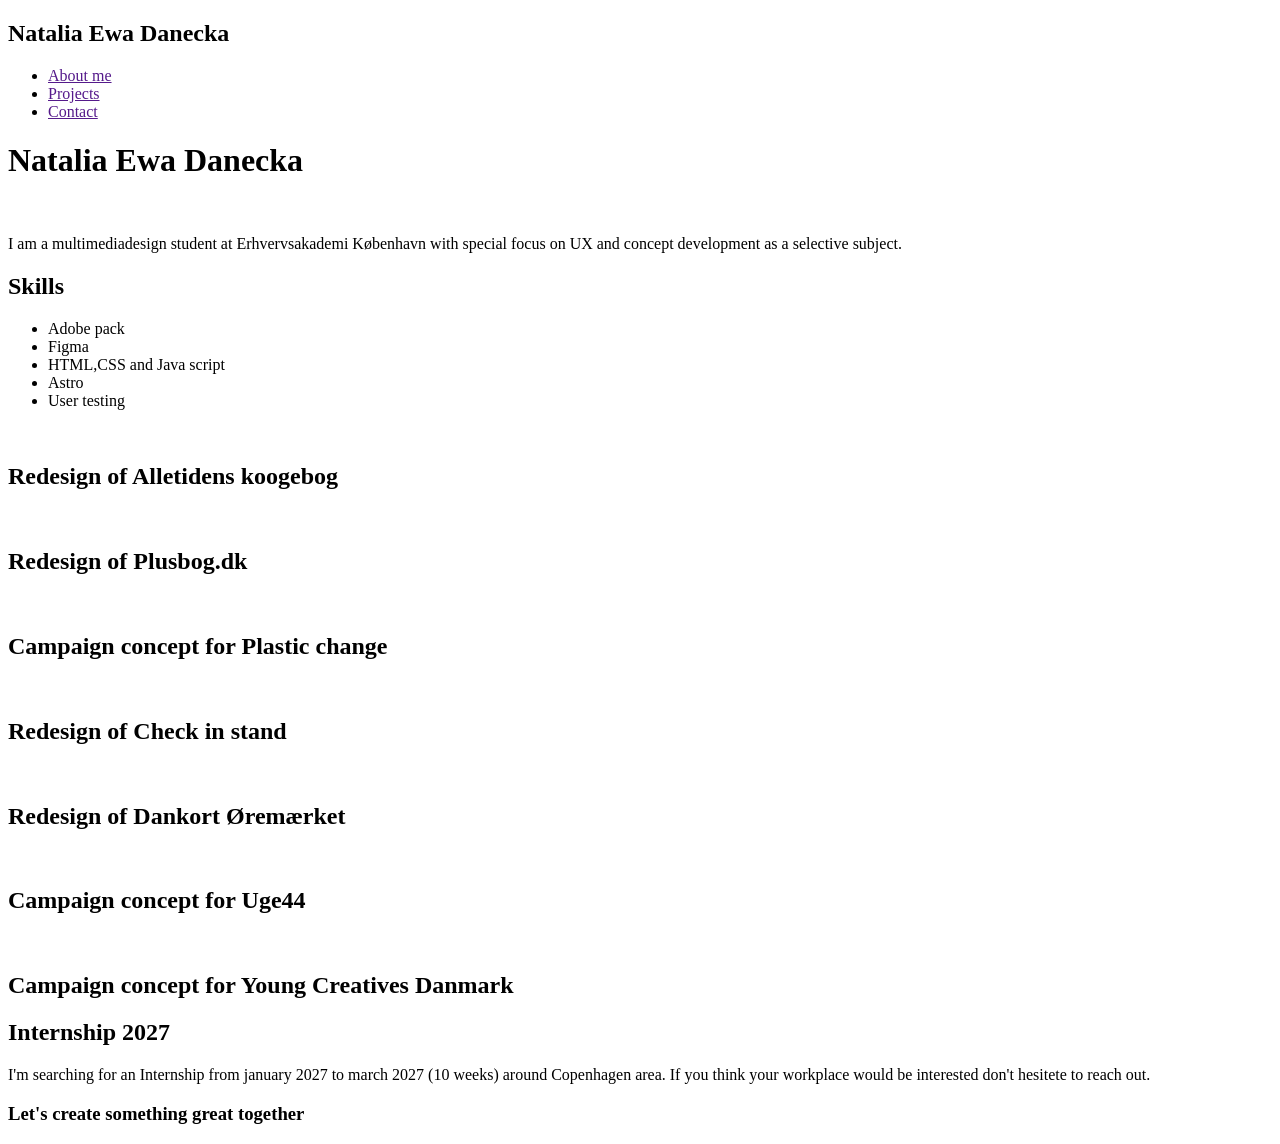
==== index.html @ 54fe681d "init structure" ====
<!doctype html>
<html lang="en">
  <head>
    <meta charset="UTF-8" />
    <meta name="viewport" content="width=device-width, initial-scale=1.0" />
    <title>Portfolio</title>
    <link rel="stylesheet" href="/css/layout.css" />
    <link rel="stylesheet" href="/css/style.css" />
  </head>
  <body>
    <header>
      <h2>Natalia Ewa Danecka</h2>
      <nav>
        <ul>
          <li><a href="">About me</a></li>
          <li><a href="">Projects</a></li>
          <li><a href="">Contact</a></li>
        </ul>
      </nav>
    </header>
    <main>
      <h1>Natalia Ewa Danecka</h1>
      <img src="" alt="" />
      <p>I am a multimediadesign student at Erhvervsakademi København with special focus on UX and concept development as a selective subject.</p>
      <h2>Skills</h2>
      <ul>
        <li>Adobe pack</li>
        <li>Figma</li>
        <li>HTML,CSS and Java script</li>
        <li>Astro</li>
        <li>User testing</li>
      </ul>
      <section>
        <div>
          <img src="" alt="" />
          <h2>Redesign of Alletidens koogebog</h2>
        </div>
        <div>
          <img src="" alt="" />
          <h2>Redesign of Plusbog.dk</h2>
        </div>
        <div>
          <img src="" alt="" />
          <h2>Campaign concept for Plastic change</h2>
        </div>
        <div>
          <img src="" alt="" />
          <h2>Redesign of Check in stand</h2>
        </div>
        <div>
          <img src="" alt="" />
          <h2>Redesign of Dankort Øremærket</h2>
        </div>
        <div>
          <img src="" alt="" />
          <h2>Campaign concept for Uge44</h2>
        </div>
        <div>
          <img src="" alt="" />
          <h2>Campaign concept for Young Creatives Danmark</h2>
        </div>
      </section>
      <div>
        <h2>Internship 2027</h2>
        <p>I'm searching for an Internship from january 2027 to march 2027 (10 weeks) around Copenhagen area. If you think your workplace would be interested don't hesitete to reach out.</p>
      </div>
      <div>
        <h3>Let's create something great together</h3>
      </div>
    </main>
    <footer></footer>
  </body>
</html>
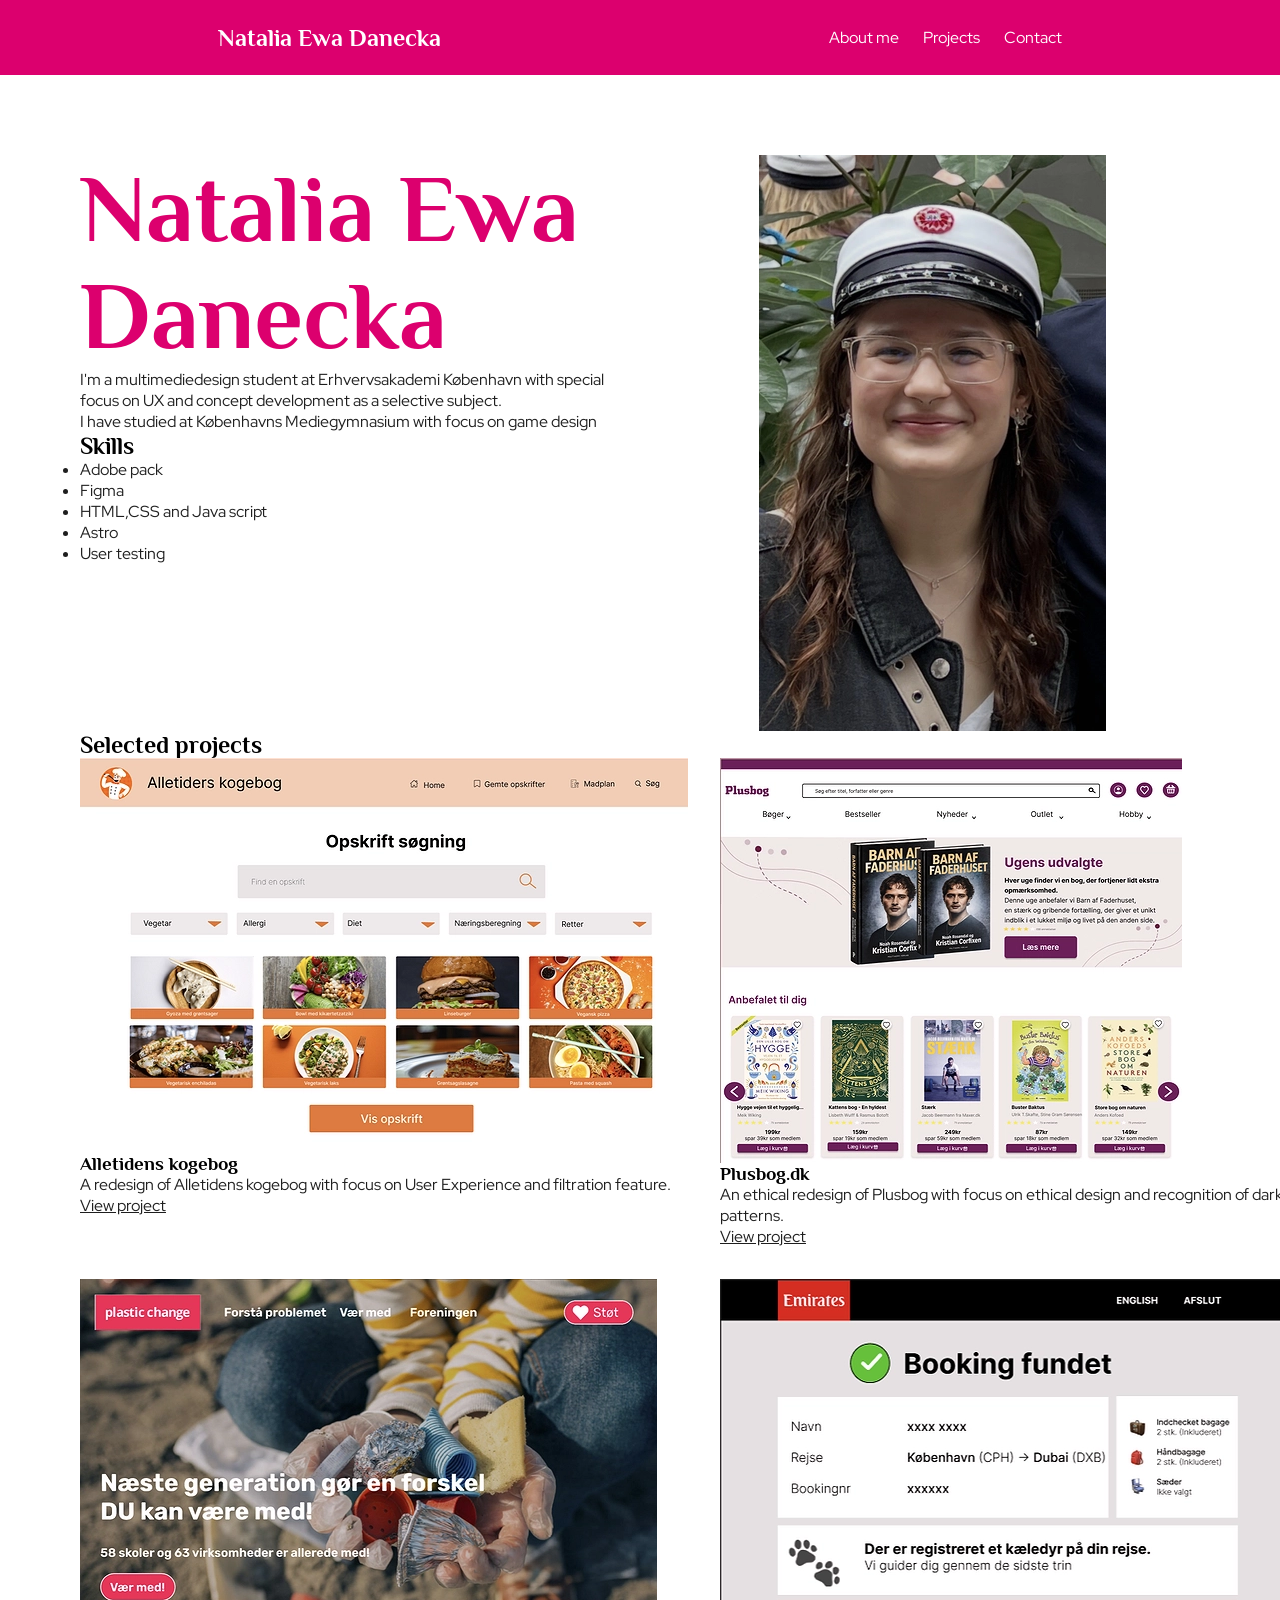
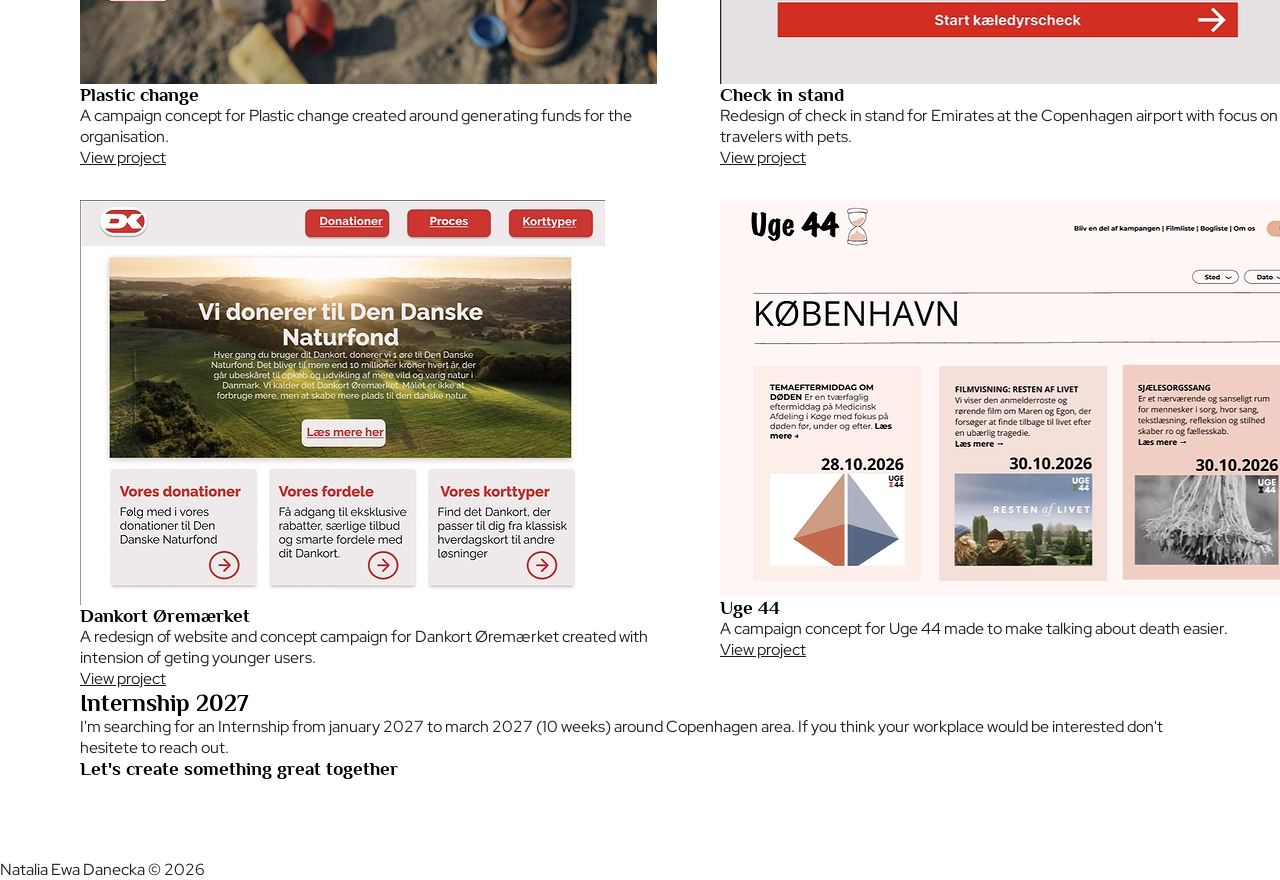
==== commit 2096507b: "pictures+index half done" ====
--- a/index.html
+++ b/index.html
@@ -19,45 +19,60 @@
       </nav>
     </header>
     <main>
-      <h1>Natalia Ewa Danecka</h1>
-      <img src="" alt="" />
-      <p>I am a multimediadesign student at Erhvervsakademi København with special focus on UX and concept development as a selective subject.</p>
-      <h2>Skills</h2>
-      <ul>
-        <li>Adobe pack</li>
-        <li>Figma</li>
-        <li>HTML,CSS and Java script</li>
-        <li>Astro</li>
-        <li>User testing</li>
-      </ul>
-      <section>
+      <div class="namepic">
+        <div class="heroinfo">
+          <h1>Natalia Ewa Danecka</h1>
+          <p>I'm a multimediedesign student at Erhvervsakademi København with special focus on UX and concept development as a selective subject.</p>
+          <p>I have studied at Københavns Mediegymnasium with focus on game design</p>
+          <h2>Skills</h2>
+          <ul>
+            <li>Adobe pack</li>
+            <li>Figma</li>
+            <li>HTML,CSS and Java script</li>
+            <li>Astro</li>
+            <li>User testing</li>
+          </ul>
+        </div>
+        <img src="/img/profile_.webp" alt="" />
+      </div>
+
+      <h2>Selected projects</h2>
+      <section class="projectsgrid">
         <div>
-          <img src="" alt="" />
-          <h2>Redesign of Alletidens koogebog</h2>
+          <img src="/img/kogebog.webp" alt="" />
+          <h3>Alletidens kogebog</h3>
+          <p>A redesign of Alletidens kogebog with focus on User Experience and filtration feature.</p>
+          <a href="kogbog.html">View project</a>
         </div>
         <div>
-          <img src="" alt="" />
-          <h2>Redesign of Plusbog.dk</h2>
+          <img src="/img/plusbog.webp" alt="" />
+          <h3>Plusbog.dk</h3>
+          <p>An ethical redesign of Plusbog with focus on ethical design and recognition of dark patterns.</p>
+          <a href="plusbog.html">View project</a>
         </div>
         <div>
-          <img src="" alt="" />
-          <h2>Campaign concept for Plastic change</h2>
+          <img src="/img/plastic.webp" alt="" />
+          <h3>Plastic change</h3>
+          <p>A campaign concept for Plastic change created around generating funds for the organisation.</p>
+          <a href="plastic-change.html">View project</a>
         </div>
         <div>
-          <img src="" alt="" />
-          <h2>Redesign of Check in stand</h2>
+          <img src="/img/emirates.webp" alt="" />
+          <h3>Check in stand</h3>
+          <p>Redesign of check in stand for Emirates at the Copenhagen airport with focus on travelers with pets.</p>
+          <a href="emirates.html">View project</a>
         </div>
         <div>
-          <img src="" alt="" />
-          <h2>Redesign of Dankort Øremærket</h2>
+          <img src="/img/dankort.webp" alt="" />
+          <h3>Dankort Øremærket</h3>
+          <p>A redesign of website and concept campaign for Dankort Øremærket created with intension of geting younger users.</p>
+          <a href="dankort.html">View project</a>
         </div>
         <div>
-          <img src="" alt="" />
-          <h2>Campaign concept for Uge44</h2>
-        </div>
-        <div>
-          <img src="" alt="" />
-          <h2>Campaign concept for Young Creatives Danmark</h2>
+          <img src="/img/uge44.webp" alt="" />
+          <h3>Uge 44</h3>
+          <p>A campaign concept for Uge 44 made to make talking about death easier.</p>
+          <a href="uge44.html">View project</a>
         </div>
       </section>
       <div>
@@ -66,8 +81,11 @@
       </div>
       <div>
         <h3>Let's create something great together</h3>
+        <a href=""></a>
       </div>
     </main>
-    <footer></footer>
+    <footer>
+      <p>Natalia Ewa Danecka © 2026</p>
+    </footer>
   </body>
 </html>
--- a/css/layout.css
+++ b/css/layout.css
@@ -0,0 +1,53 @@
+* {
+  margin: 0;
+  padding: 0;
+}
+
+header {
+  display: flex;
+  background-color: #dc006e;
+  align-items: center;
+  justify-content: space-around;
+  color: #ffffff;
+  padding: 1.5rem;
+}
+header ul {
+  display: flex;
+  gap: 1.5rem;
+}
+header nav ul li {
+  list-style: none;
+}
+header a {
+  text-decoration: none;
+  color: #ffffff;
+}
+
+main {
+  margin: 5rem;
+}
+
+.projectsgrid {
+  gap: 2rem;
+}
+.projectsgrid div{
+    align-items: left;
+}
+.projectsgrid img{
+    display: flex;
+    justify-self: center;
+}
+@media screen and (width> 800px) {
+  .namepic {
+    display: grid;
+    grid-template-columns: 1fr 1fr;
+    gap: 3rem;
+  }
+  .namepic img {
+    place-self: center;
+  }
+  .projectsgrid {
+    display: grid;
+    grid-template-columns: 1fr 1fr;
+  }
+}
--- a/css/style.css
+++ b/css/style.css
@@ -0,0 +1,29 @@
+@font-face {
+  font-family: "Philosofer-bold";
+  src: url(/font/Philosopher-Bold.ttf);
+}
+
+@font-face {
+  font-family: "Redhat";
+  src: url(/font/RedHatDisplay-Regular.ttf);
+}
+
+
+h1,
+h2,
+h3 {
+  font-family: "Philosofer-bold";
+}
+h1 {
+  color: #dc006e;
+}
+p,
+a,
+li {
+  font-family: "Redhat";
+  color: #1e1e1e;
+}
+
+.namepic h1{
+font-size: 96px;
+}
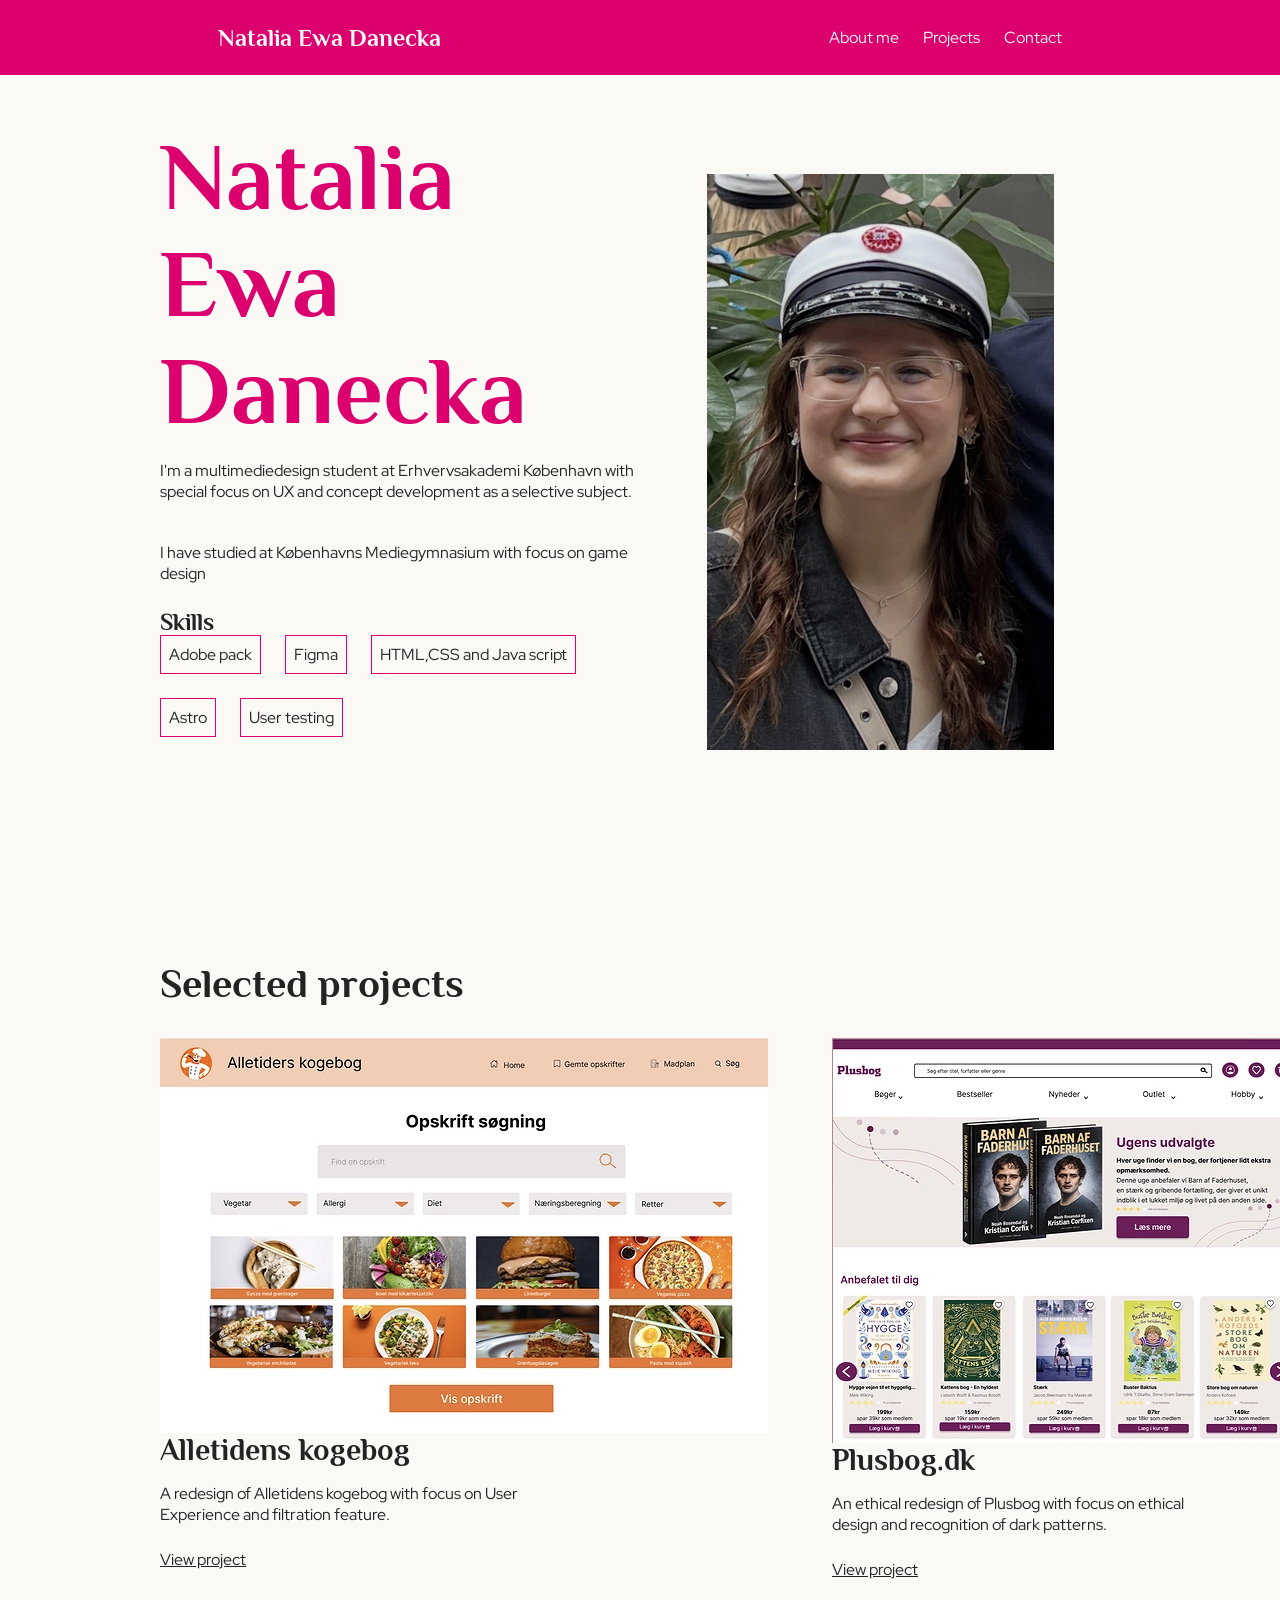
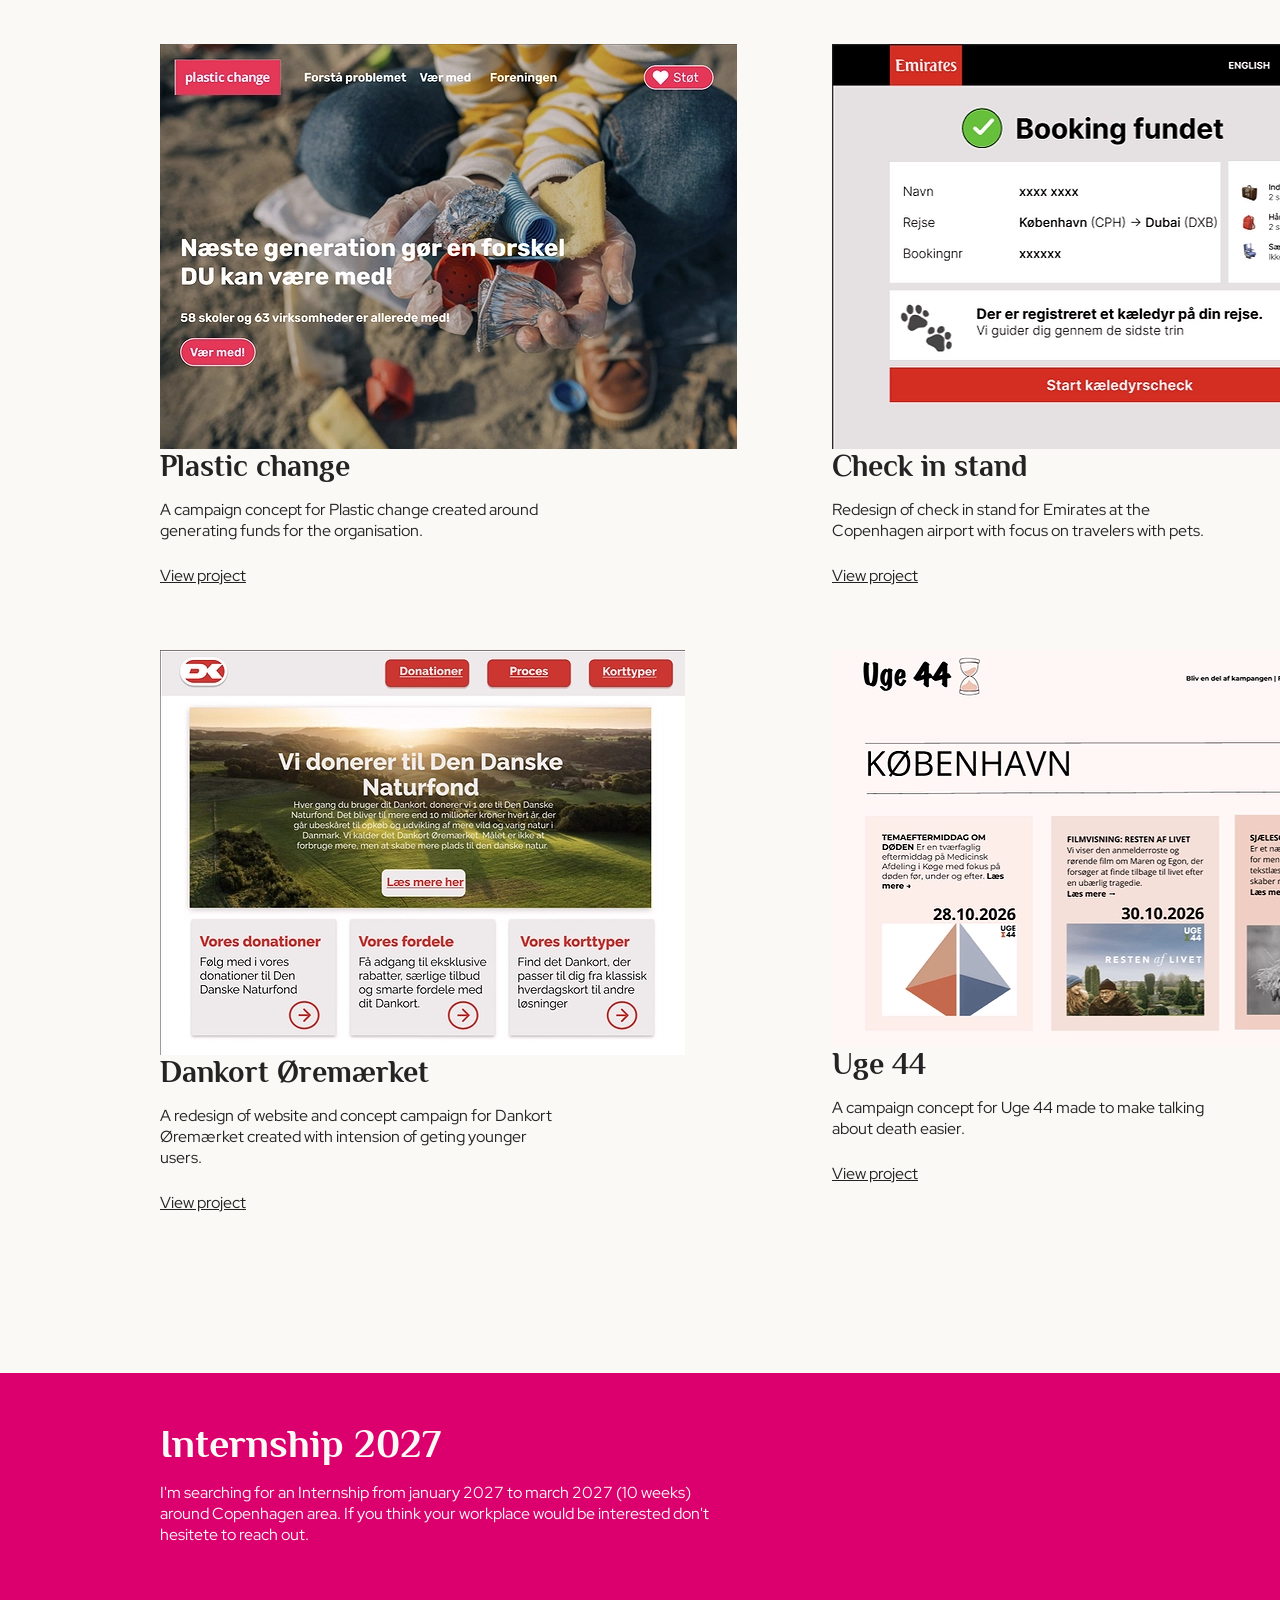
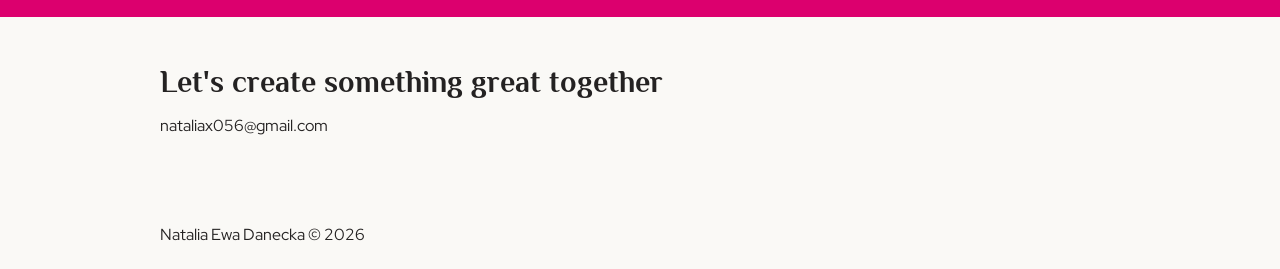
==== commit aad7dfc8: "doneish" ====
--- a/index.html
+++ b/index.html
@@ -35,53 +35,54 @@
         </div>
         <img src="/img/profile_.webp" alt="" />
       </div>
-
-      <h2>Selected projects</h2>
-      <section class="projectsgrid">
-        <div>
-          <img src="/img/kogebog.webp" alt="" />
-          <h3>Alletidens kogebog</h3>
-          <p>A redesign of Alletidens kogebog with focus on User Experience and filtration feature.</p>
-          <a href="kogbog.html">View project</a>
-        </div>
-        <div>
-          <img src="/img/plusbog.webp" alt="" />
-          <h3>Plusbog.dk</h3>
-          <p>An ethical redesign of Plusbog with focus on ethical design and recognition of dark patterns.</p>
-          <a href="plusbog.html">View project</a>
-        </div>
-        <div>
-          <img src="/img/plastic.webp" alt="" />
-          <h3>Plastic change</h3>
-          <p>A campaign concept for Plastic change created around generating funds for the organisation.</p>
-          <a href="plastic-change.html">View project</a>
-        </div>
-        <div>
-          <img src="/img/emirates.webp" alt="" />
-          <h3>Check in stand</h3>
-          <p>Redesign of check in stand for Emirates at the Copenhagen airport with focus on travelers with pets.</p>
-          <a href="emirates.html">View project</a>
-        </div>
-        <div>
-          <img src="/img/dankort.webp" alt="" />
-          <h3>Dankort Øremærket</h3>
-          <p>A redesign of website and concept campaign for Dankort Øremærket created with intension of geting younger users.</p>
-          <a href="dankort.html">View project</a>
-        </div>
-        <div>
-          <img src="/img/uge44.webp" alt="" />
-          <h3>Uge 44</h3>
-          <p>A campaign concept for Uge 44 made to make talking about death easier.</p>
-          <a href="uge44.html">View project</a>
-        </div>
-      </section>
-      <div>
+      <div class="projectindex">
+        <h2 class="selected">Selected projects</h2>
+        <section class="projectsgrid">
+          <div>
+            <img src="/img/kogebog.webp" alt="" />
+            <h3>Alletidens kogebog</h3>
+            <p>A redesign of Alletidens kogebog with focus on User Experience and filtration feature.</p>
+            <a href="kogbog.html">View project</a>
+          </div>
+          <div>
+            <img src="/img/plusbog.webp" alt="" />
+            <h3>Plusbog.dk</h3>
+            <p>An ethical redesign of Plusbog with focus on ethical design and recognition of dark patterns.</p>
+            <a href="plusbog.html">View project</a>
+          </div>
+          <div>
+            <img src="/img/plastic.webp" alt="" />
+            <h3>Plastic change</h3>
+            <p>A campaign concept for Plastic change created around generating funds for the organisation.</p>
+            <a href="plastic-change.html">View project</a>
+          </div>
+          <div>
+            <img src="/img/emirates.webp" alt="" />
+            <h3>Check in stand</h3>
+            <p>Redesign of check in stand for Emirates at the Copenhagen airport with focus on travelers with pets.</p>
+            <a href="emirates.html">View project</a>
+          </div>
+          <div>
+            <img src="/img/dankort.webp" alt="" />
+            <h3>Dankort Øremærket</h3>
+            <p>A redesign of website and concept campaign for Dankort Øremærket created with intension of geting younger users.</p>
+            <a href="dankort.html">View project</a>
+          </div>
+          <div>
+            <img src="/img/uge44.webp" alt="" />
+            <h3>Uge 44</h3>
+            <p>A campaign concept for Uge 44 made to make talking about death easier.</p>
+            <a href="uge44.html">View project</a>
+          </div>
+        </section>
+      </div>
+      <div class="intern">
         <h2>Internship 2027</h2>
         <p>I'm searching for an Internship from january 2027 to march 2027 (10 weeks) around Copenhagen area. If you think your workplace would be interested don't hesitete to reach out.</p>
       </div>
-      <div>
+      <div class="contact">
         <h3>Let's create something great together</h3>
-        <a href=""></a>
+        <p>nataliax056@gmail.com</p>
       </div>
     </main>
     <footer>
--- a/css/layout.css
+++ b/css/layout.css
@@ -2,13 +2,15 @@
   margin: 0;
   padding: 0;
 }
-
+body {
+  background-color: #faf9f6;
+}
 header {
   display: flex;
   background-color: #dc006e;
   align-items: center;
   justify-content: space-around;
-  color: #ffffff;
+  color: #faf9f6;
   padding: 1.5rem;
 }
 header ul {
@@ -20,28 +22,53 @@
 }
 header a {
   text-decoration: none;
-  color: #ffffff;
+  color: #faf9f6;
+}
+header h2 {
+  color: #faf9f6;
 }
 
-main {
-  margin: 5rem;
+.namepic {
+  margin-left: 10rem;
+  margin-right: 10rem;
+  margin-top: 3rem;
+}
+.projectindex {
+  margin: 10rem;
+}
+.heroinfo {
+  padding-bottom: 4rem;
+}
+.projectsgrid {
+  gap: 4rem;
+}
+.projectsgrid p {
+  max-width: 400px;
+}
+.projectsgrid div {
+  align-items: left;
+}
+.projectsgrid img {
+  display: flex;
+}
+.projectsgrid h3 {
+  font-size: 30px;
+}
+.contact {
+  padding: 3rem;
+  padding-left: 10rem;
+}
+.contact h3 {
+  font-size: 30px;
+}
+.nextpage {
+  align-self: right;
 }
 
-.projectsgrid {
-  gap: 2rem;
-}
-.projectsgrid div{
-    align-items: left;
-}
-.projectsgrid img{
-    display: flex;
-    justify-self: center;
-}
 @media screen and (width> 800px) {
   .namepic {
     display: grid;
     grid-template-columns: 1fr 1fr;
-    gap: 3rem;
   }
   .namepic img {
     place-self: center;
@@ -50,4 +77,9 @@
     display: grid;
     grid-template-columns: 1fr 1fr;
   }
+  .projectpagegrid {
+    display: grid;
+    grid-template-columns: 1fr 1fr;
+    
+  }
 }
--- a/css/style.css
+++ b/css/style.css
@@ -8,7 +8,6 @@
   src: url(/font/RedHatDisplay-Regular.ttf);
 }
 
-
 h1,
 h2,
 h3 {
@@ -17,13 +16,89 @@
 h1 {
   color: #dc006e;
 }
+h2,
+h3 {
+  color: #242222;
+}
 p,
 a,
 li {
   font-family: "Redhat";
-  color: #1e1e1e;
+  color: #242222;
 }
 
-.namepic h1{
-font-size: 96px;
+p {
+  padding-bottom: 1.5rem;
+  padding-top: 1rem;
+}
+.namepic h1 {
+  font-size: 96px;
+}
+
+.projectpagegrid {
+  gap: 5rem;
+  margin: 3rem;
+  margin-top: 4rem;
+}
+.projectpagegrid p {
+  max-width: 550px;
+}
+.projectpagegrid ul {
+  display: flex;
+  flex-wrap: wrap;
+  gap: 1.5rem;
+  max-width: 550px;
+}
+.projectpagegrid li {
+  list-style: none;
+  border-style: solid;
+  border-color: #dc006e;
+  padding: 0.5rem;
+  border-width: 1px;
+}
+.intern {
+  margin: 0;
+  /* margin-top: 3rem; */
+  background-color: #dc006e;
+  padding: 3rem;
+  padding-left: 10rem;
+}
+.intern p {
+  color: #faf9f6;
+  max-width: 550px;
+}
+.intern h2 {
+  color: #faf9f6;
+  font-size: 40px;
+}
+footer {
+  /* background-color: #dc006e; */
+
+  padding-left: 10rem;
+}
+.selected{
+    font-size: 40px;
+    padding-bottom: 2rem;
+}
+.heroinfo li{
+    list-style: none;
+  border-style: solid;
+  border-color: #dc006e;
+  padding: 0.5rem;
+  border-width: 1px;
+}
+.heroinfo ul{
+    display: flex;
+  flex-wrap: wrap;
+  gap: 1.5rem;
+  max-width: 550px;
+}
+.nextpage{
+    display: flex;
+    margin: 1rem;
+    place-content: right;
+}
+.goback{
+    display: flex;
+    margin: 1rem;
 }
